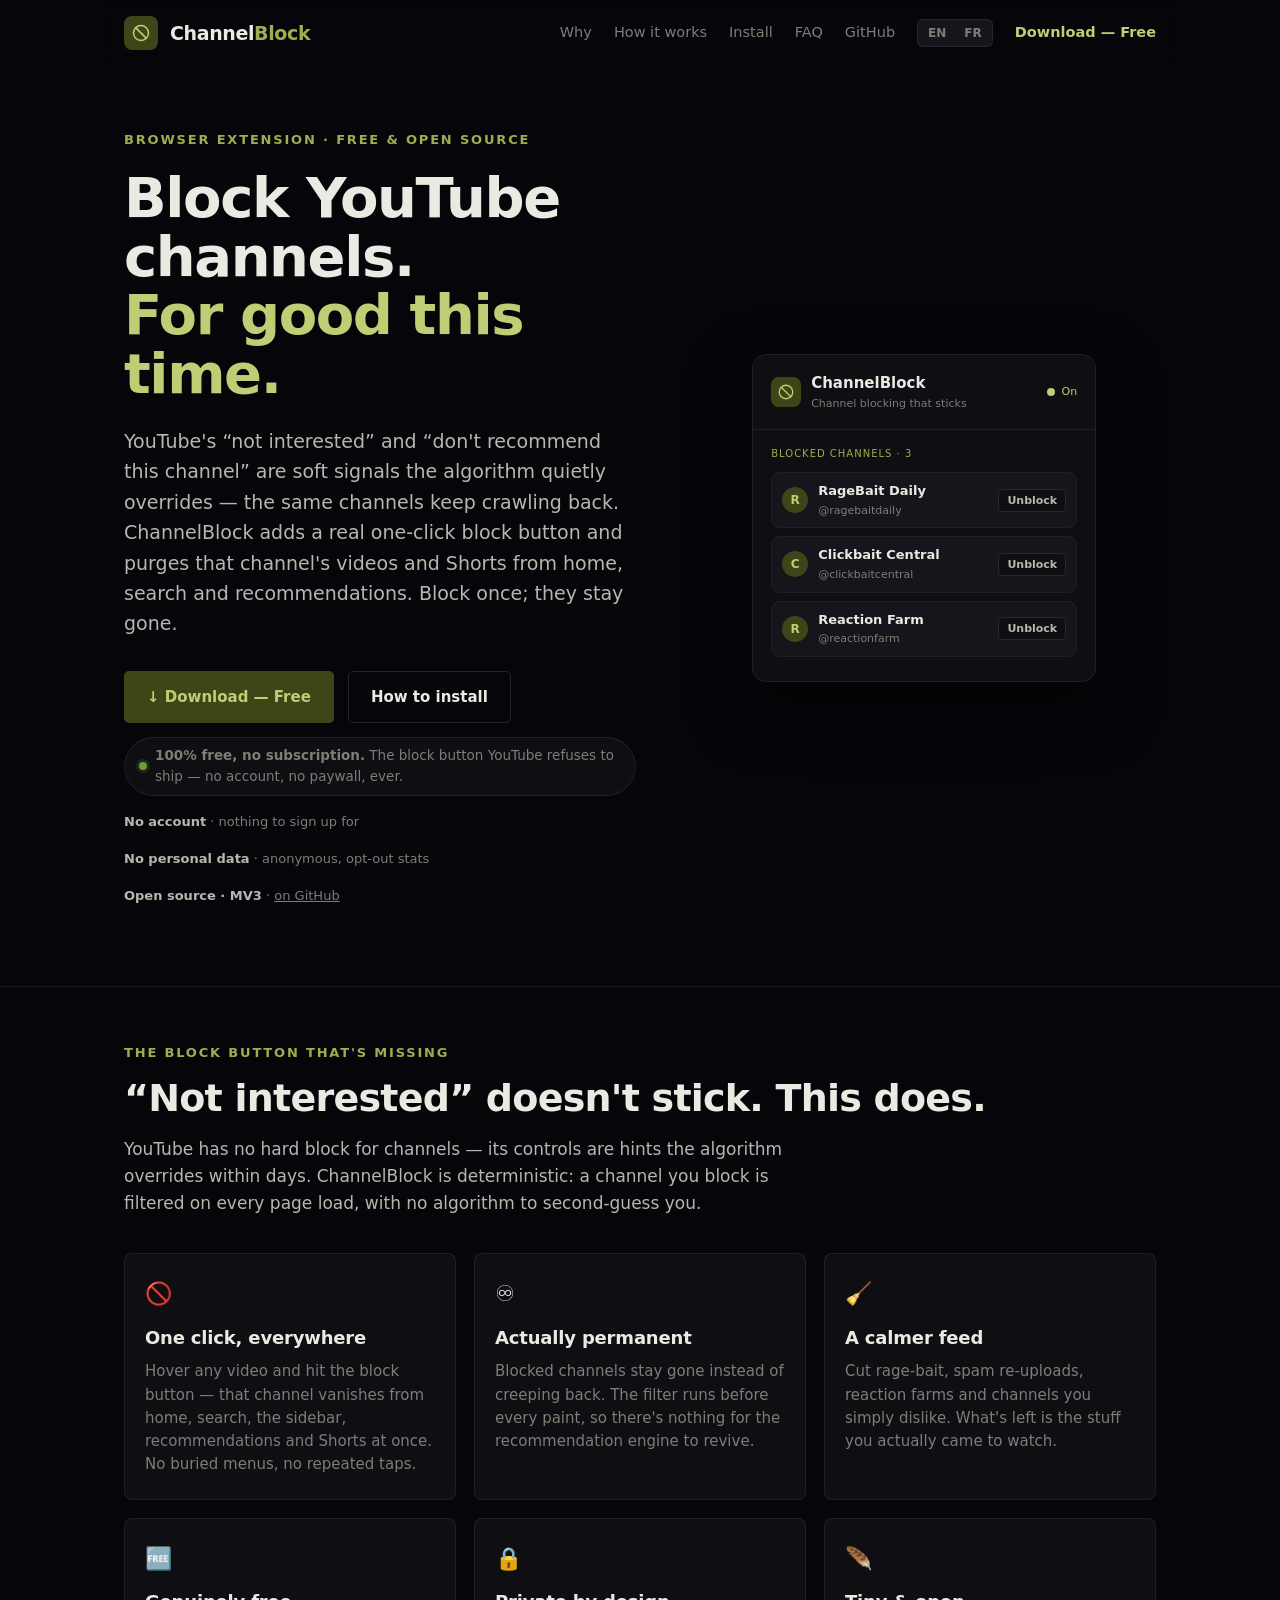
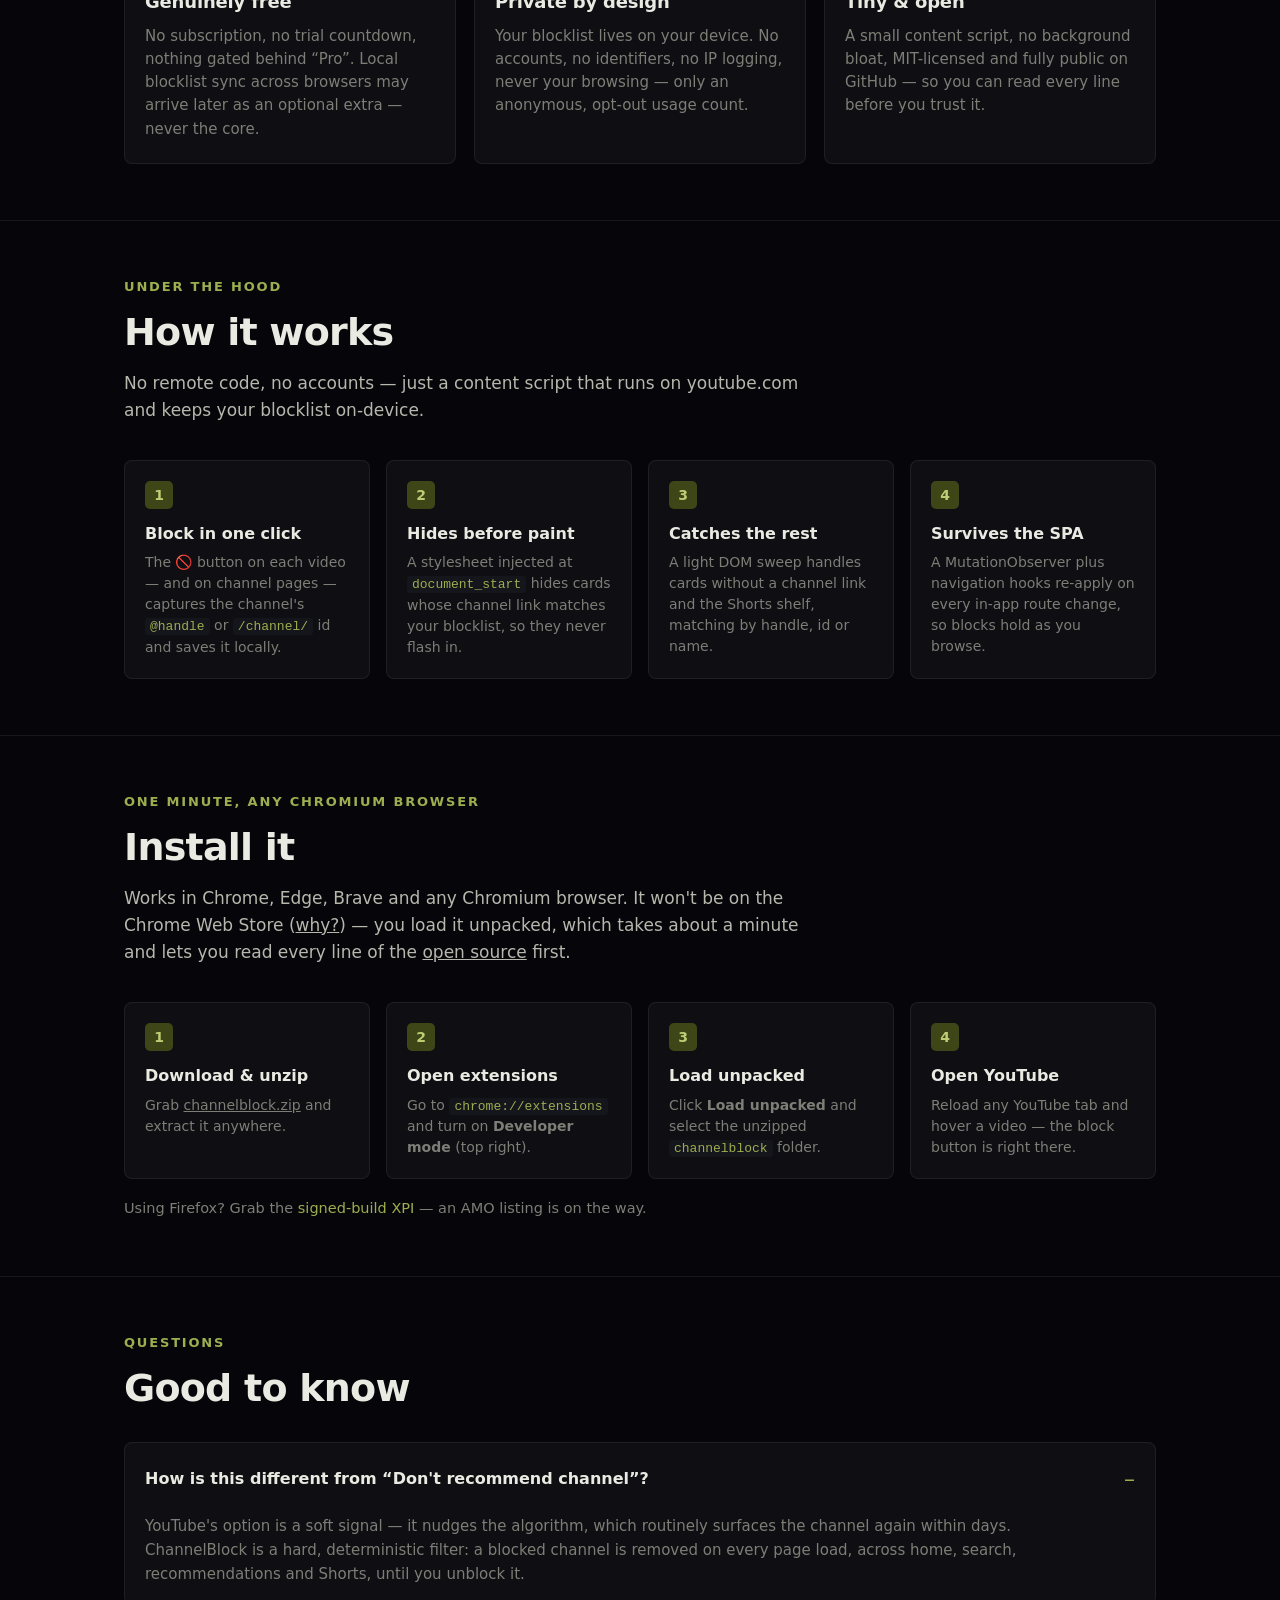
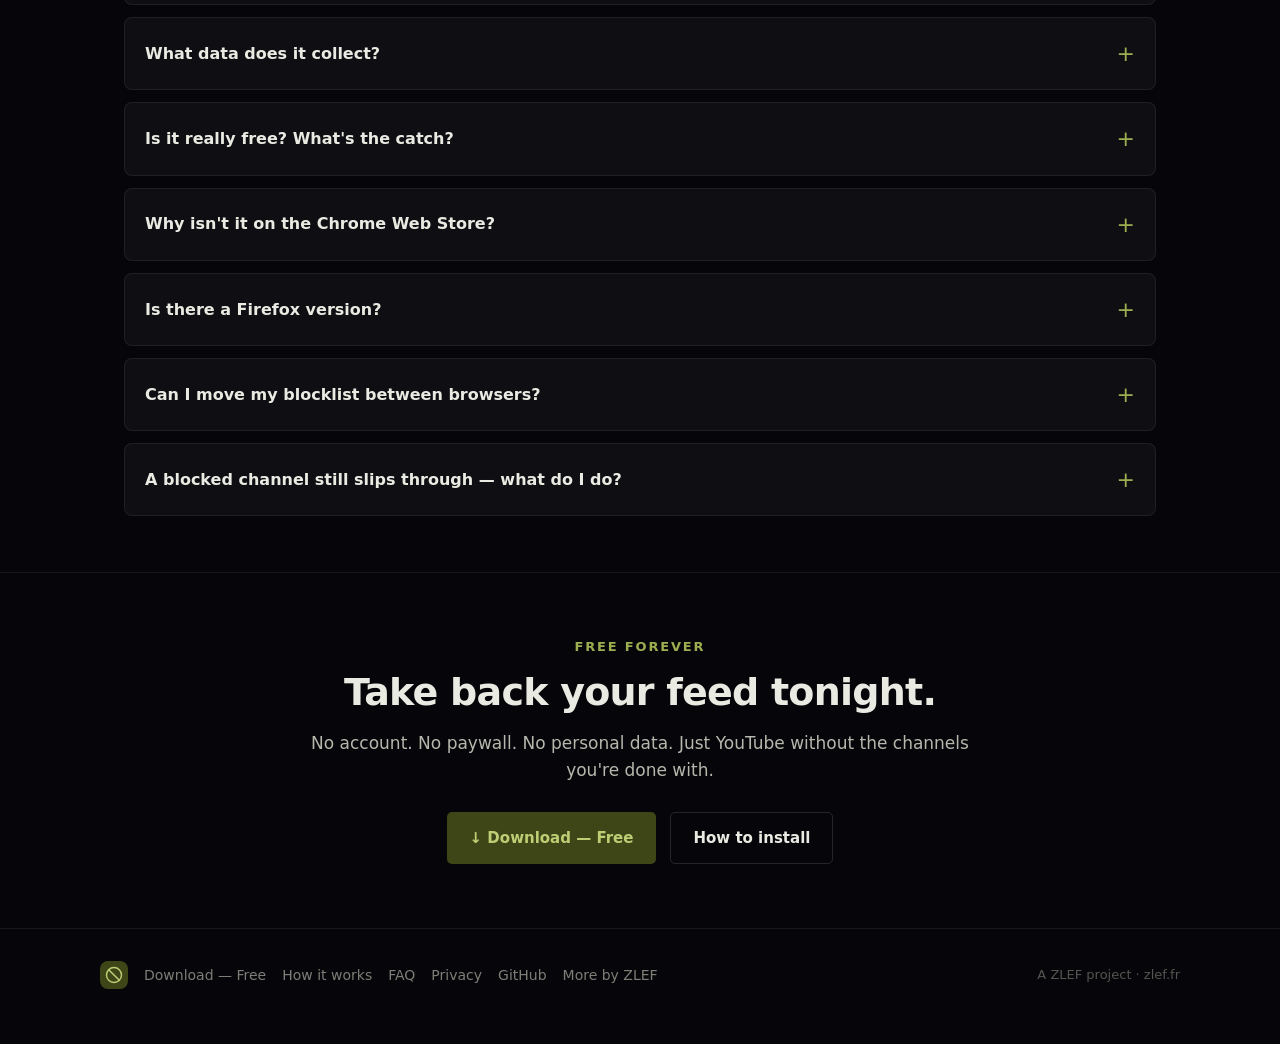
==== public/index.html @ 5fa7dd4a "ChannelBlock v1.0.0 — true one-click channel blocking for YouTube MV3 extension (Chrome + Firefox) t" ====
<!DOCTYPE html>
<html lang="en">
<head>
  <meta charset="utf-8">
  <!--zlef-seo-->
  <meta name="description" content="ChannelBlock adds a real one-click ‘block channel’ button to YouTube — and hides every video and Short from channels you block across home, search, recommendations and Shorts, permanently. The hard block YouTube won't ship. Free, open source, no account.">
  <meta name="robots" content="index, follow">
  <link rel="canonical" href="https://channelblock.zlef.fr/">
  <meta name="theme-color" content="#06060a">
  <meta name="color-scheme" content="dark">
  <link rel="icon" href="https://assets.zlef.fr/favicon.svg" type="image/svg+xml">
  <link rel="icon" href="https://assets.zlef.fr/favicon.ico" sizes="any">
  <link rel="apple-touch-icon" href="https://assets.zlef.fr/apple-touch-icon.png">
  <link rel="manifest" href="https://assets.zlef.fr/site.webmanifest">
  <meta property="og:type" content="website">
  <meta property="og:site_name" content="ZLEF">
  <meta property="og:title" content="ChannelBlock — Block YouTube channels for good">
  <meta property="og:description" content="The block button YouTube won't build: a real one-click ‘block channel’ that hides every video & Short from blocked channels everywhere, permanently. Free, open source, no account.">
  <meta property="og:url" content="https://channelblock.zlef.fr/">
  <meta property="og:image" content="https://assets.zlef.fr/og-default.png">
  <meta property="og:image:width" content="1200">
  <meta property="og:image:height" content="630">
  <meta property="og:locale" content="en">
  <meta name="twitter:card" content="summary_large_image">
  <meta name="twitter:title" content="ChannelBlock — Block YouTube channels for good">
  <meta name="twitter:description" content="A real one-click ‘block channel’ button for YouTube. Hides blocked channels everywhere, permanently. Free & open source.">
  <meta name="twitter:image" content="https://assets.zlef.fr/og-default.png">
  <!--/zlef-seo-->
  <title>ChannelBlock — Block YouTube channels for good</title>
  <link rel="stylesheet" href="https://da.zlef.fr/tokens.css">
  <style>
    * { box-sizing: border-box; margin: 0; padding: 0; }
    html { scroll-behavior: smooth; }
    body {
      background: var(--zl-bg, #06060a); color: var(--zl-text, #e9eae2);
      font-family: system-ui, -apple-system, "Segoe UI", Roboto, Helvetica, Arial, sans-serif;
      font-size: 17px; line-height: 1.6; -webkit-font-smoothing: antialiased; overflow-x: hidden;
    }
    #zl-particles { position: fixed; inset: 0; z-index: 0; pointer-events: none; }
    .shell { position: relative; z-index: 1; max-width: 1080px; margin: 0 auto; padding: 0 24px; }

    header.bar { position: sticky; top: 0; z-index: 5; display: flex; align-items: center; gap: 12px;
      padding: 16px 24px; max-width: 1080px; margin: 0 auto; backdrop-filter: blur(8px); }
    .logo { width: 34px; height: 34px; border-radius: 8px; background: var(--zl-olive, #3e4618);
      color: var(--zl-olive-bright, #bdce74); display: flex; align-items: center; justify-content: center; flex-shrink: 0; }
    .logo svg { width: 20px; height: 20px; }
    .wordmark { font-size: 19px; font-weight: 700; letter-spacing: -0.02em; }
    .wordmark span { color: var(--zl-olive-soft, #9dae50); }
    .bar nav { margin-left: auto; display: flex; gap: 22px; align-items: center; }
    .bar nav a { color: var(--zl-text-muted, #7d7e76); text-decoration: none; font-size: 14.5px; }
    .bar nav a:hover { color: var(--zl-olive-soft, #9dae50); }
    .bar nav a.cta { color: var(--zl-olive-bright, #bdce74); font-weight: 600; }
    .langsw { display: inline-flex; gap: 2px; background: var(--zl-surface-2, #15151c); border: 1px solid var(--zl-line, rgba(255,255,255,.07)); border-radius: 6px; padding: 2px; }
    .langsw button { background: none; border: 0; color: var(--zl-text-muted, #7d7e76); font: 600 12px system-ui; padding: 4px 8px; border-radius: 4px; cursor: pointer; }
    .langsw button.on { background: var(--zl-olive, #3e4618); color: var(--zl-olive-bright, #bdce74); }
    @media (max-width: 720px) { .bar nav a.hide-sm { display: none; } }

    .hero { display: grid; grid-template-columns: 1.05fr .95fr; gap: 56px; align-items: center; padding: 64px 0 80px; }
    @media (max-width: 860px) { .hero { grid-template-columns: 1fr; gap: 40px; padding: 40px 0 56px; } }
    .eyebrow { text-transform: uppercase; letter-spacing: 0.14em; font-size: 13px; font-weight: 550; color: var(--zl-olive-soft, #9dae50); margin-bottom: 18px; }
    h1 { font-size: clamp(36px, 6vw, 56px); line-height: 1.05; letter-spacing: -0.025em; font-weight: 700; }
    h1 em { font-style: normal; color: var(--zl-olive-bright, #bdce74); }
    .lede { color: var(--zl-text-soft, #b6b7ad); font-size: 19px; margin: 22px 0 32px; max-width: 30em; }
    .cta-row { display: flex; gap: 14px; flex-wrap: wrap; align-items: center; }
    .btn { display: inline-flex; align-items: center; gap: 9px; padding: 13px 22px; border-radius: 5px; font-size: 15px; font-weight: 600; text-decoration: none; cursor: pointer; border: 1px solid transparent; transition: background .15s ease, border-color .15s ease, color .15s ease; }
    .btn--primary { background: var(--zl-olive, #3e4618); color: var(--zl-olive-bright, #bdce74); }
    .btn--primary:hover { background: var(--zl-olive-mid, #59642a); }
    .btn--ghost { border-color: rgba(255,255,255,.13); color: var(--zl-text, #e9eae2); }
    .btn--ghost:hover { border-color: var(--zl-olive-soft, #9dae50); color: var(--zl-olive-soft, #9dae50); }
    .meta { margin-top: 16px; font-size: 13px; color: var(--zl-text-muted, #7d7e76); display: flex; gap: 16px; flex-wrap: wrap; }
    .meta b { color: var(--zl-text-soft, #b6b7ad); font-weight: 600; }
    .review-note { margin-top: 14px; font-size: 13.5px; color: var(--zl-text-muted, #7d7e76); display: inline-flex; align-items: center; gap: 8px; background: var(--zl-surface-1, #0e0e13); border: 1px solid rgba(255,255,255,.08); border-radius: 999px; padding: 7px 14px; }
    .review-note .pip { width: 8px; height: 8px; border-radius: 50%; background: var(--zl-success, #6f9a3a); box-shadow: 0 0 0 3px rgba(111,154,58,.18); flex-shrink: 0; }
    .review-note a { color: var(--zl-olive-soft, #9dae50); text-decoration: none; }

    /* popup mockup */
    .mock-wrap { display: flex; justify-content: center; }
    .mock { width: 344px; max-width: 100%; background: #0e0e13; color: #e9eae2; border: 1px solid #1f1f29; border-radius: 14px; overflow: hidden; box-shadow: 0 24px 60px rgba(0,0,0,.6); }
    .mock .m-head { display: flex; align-items: center; gap: 10px; padding: 16px 18px; border-bottom: 1px solid #1f1f29; }
    .m-logo { width: 30px; height: 30px; border-radius: 8px; background: #3e4618; color: #bdce74; display: flex; align-items: center; justify-content: center; }
    .m-logo svg { width: 18px; height: 18px; }
    .m-title { font-size: 15px; font-weight: 600; }
    .m-sub { font-size: 11px; color: #7d7e76; }
    .m-status { margin-left: auto; display: flex; align-items: center; gap: 7px; font-size: 11px; color: #bdce74; }
    .m-dot { width: 8px; height: 8px; border-radius: 50%; background: #bdce74; display: inline-block; }
    .mock .m-body { padding: 14px 18px 16px; }
    .m-seclbl { font-size: 10px; text-transform: uppercase; letter-spacing: .1em; color: #9dae50; margin: 2px 0 10px; }
    .m-row { display: flex; align-items: center; gap: 10px; background: #15151c; border: 1px solid #1f1f29; border-radius: 9px; padding: 8px 10px; margin-bottom: 8px; }
    .m-av { width: 26px; height: 26px; border-radius: 50%; background: #3e4618; color: #bdce74; display: flex; align-items: center; justify-content: center; font: 700 12px system-ui; flex-shrink: 0; }
    .m-meta { min-width: 0; }
    .m-nm { font-size: 13px; font-weight: 600; }
    .m-hd { font-size: 11px; color: #7d7e76; }
    .m-un { margin-left: auto; background: #0e0e13; border: 1px solid #2a2a35; color: #b6b7ad; font: 600 11px system-ui; padding: 4px 8px; border-radius: 5px; flex-shrink: 0; }

    section.block { padding: 56px 0; border-top: 1px solid rgba(255,255,255,.07); }
    .s-eyebrow { text-transform: uppercase; letter-spacing: 0.14em; font-size: 13px; font-weight: 550; color: var(--zl-olive-soft, #9dae50); margin-bottom: 14px; }
    h2 { font-size: clamp(28px, 4vw, 38px); letter-spacing: -0.02em; line-height: 1.1; font-weight: 700; }
    .s-lede { color: var(--zl-text-soft, #b6b7ad); margin-top: 16px; max-width: 40em; }

    .cards { display: grid; grid-template-columns: repeat(3, 1fr); gap: 18px; margin-top: 36px; }
    @media (max-width: 760px) { .cards { grid-template-columns: 1fr; } }
    .card { background: var(--zl-surface-1, #0e0e13); border: 1px solid rgba(255,255,255,.07); border-radius: 8px; padding: 22px 20px; }
    .card .ic { font-size: 22px; margin-bottom: 12px; }
    .card h3 { font-size: 18px; font-weight: 600; letter-spacing: -0.01em; margin-bottom: 8px; }
    .card p { font-size: 15px; color: var(--zl-text-muted, #7d7e76); line-height: 1.55; }

    .steps { display: grid; grid-template-columns: repeat(4, 1fr); gap: 16px; margin-top: 36px; }
    @media (max-width: 760px) { .steps { grid-template-columns: 1fr 1fr; } }
    @media (max-width: 460px) { .steps { grid-template-columns: 1fr; } }
    .step { background: var(--zl-surface-1, #0e0e13); border: 1px solid rgba(255,255,255,.07); border-radius: 8px; padding: 20px; }
    .step .n { width: 28px; height: 28px; border-radius: 5px; background: var(--zl-olive, #3e4618); color: var(--zl-olive-bright, #bdce74); font-weight: 700; font-size: 14px; display: flex; align-items: center; justify-content: center; margin-bottom: 12px; }
    .step h3 { font-size: 16px; font-weight: 600; margin-bottom: 6px; }
    .step p { font-size: 14px; color: var(--zl-text-muted, #7d7e76); line-height: 1.5; }
    .step code { font-family: ui-monospace, "SF Mono", Menlo, Consolas, monospace; font-size: 13px; color: var(--zl-olive-soft, #9dae50); background: var(--zl-surface-2, #15151c); padding: 1px 5px; border-radius: 3px; }
    .ff-note { margin-top: 18px; font-size: 14.5px; color: var(--zl-text-muted, #7d7e76); }
    .ff-note a { color: var(--zl-olive-soft, #9dae50); text-decoration: none; }

    .faq { margin-top: 32px; display: grid; gap: 12px; }
    details { background: var(--zl-surface-1, #0e0e13); border: 1px solid rgba(255,255,255,.07); border-radius: 8px; padding: 0 20px; }
    summary { cursor: pointer; padding: 18px 0; font-weight: 600; font-size: 16px; list-style: none; display: flex; justify-content: space-between; align-items: center; gap: 16px; }
    summary::-webkit-details-marker { display: none; }
    summary::after { content: "+"; color: var(--zl-olive-soft, #9dae50); font-size: 22px; font-weight: 400; }
    details[open] summary::after { content: "–"; }
    details p { padding: 0 0 18px; color: var(--zl-text-muted, #7d7e76); font-size: 15px; max-width: 60em; }
    details p code { font-family: ui-monospace, Menlo, monospace; font-size: 13px; color: var(--zl-olive-soft, #9dae50); }

    .statband { display: flex; justify-content: center; gap: 28px; flex-wrap: wrap; margin-top: 26px; }
    .stat { flex: 1 1 240px; max-width: 340px; text-align: center; background: var(--zl-surface-1, #0e0e13); border: 1px solid rgba(255,255,255,.07); border-radius: 12px; padding: 28px 24px; }
    .stat .num { font-size: clamp(38px, 6vw, 56px); font-weight: 800; letter-spacing: -0.03em; line-height: 1; color: var(--zl-olive-bright, #bdce74); font-variant-numeric: tabular-nums; }
    .stat .lbl { margin-top: 12px; font-size: 14.5px; color: var(--zl-text-soft, #b6b7ad); }
    .statnote { text-align: center; margin-top: 18px; font-size: 13.5px; color: var(--zl-text-muted, #7d7e76); }
    .statnote a { color: var(--zl-olive-soft, #9dae50); text-decoration: none; }

    .dl { text-align: center; padding: 64px 24px; border-top: 1px solid rgba(255,255,255,.07); }
    .dl h2 { margin-bottom: 16px; }
    .dl .s-lede { margin: 0 auto 28px; }

    footer.zf { border-top: 1px solid rgba(255,255,255,.07); padding: 32px 24px 56px; }
    footer.zf .inner { max-width: 1080px; margin: 0 auto; display: flex; align-items: center; gap: 16px; flex-wrap: wrap; }
    footer.zf a { color: var(--zl-text-muted, #7d7e76); text-decoration: none; font-size: 14px; }
    footer.zf a:hover { color: var(--zl-olive-soft, #9dae50); }
    footer.zf .sp { margin-left: auto; color: var(--zl-text-faint, #54554f); font-size: 13px; }
  </style>
</head>
<body class="zl-scope">
  <canvas id="zl-particles"></canvas>

  <header class="bar">
    <div class="logo">
      <svg viewBox="0 0 24 24" fill="none"><circle cx="12" cy="12" r="9" stroke="currentColor" stroke-width="1.8"/><line x1="5.6" y1="5.6" x2="18.4" y2="18.4" stroke="currentColor" stroke-width="1.9" stroke-linecap="round"/></svg>
    </div>
    <div class="wordmark">Channel<span>Block</span></div>
    <nav>
      <a href="#why" class="hide-sm" data-i18n="nav_why">Why</a>
      <a href="#how" class="hide-sm" data-i18n="nav_how">How it works</a>
      <a href="#install" class="hide-sm" data-i18n="nav_install">Install</a>
      <a href="#faq" class="hide-sm" data-i18n="nav_faq">FAQ</a>
      <a href="https://github.com/zlef-fr/channelblock" target="_blank" rel="noopener" class="hide-sm">GitHub</a>
      <span class="langsw"><button data-lang="en">EN</button><button data-lang="fr">FR</button></span>
      <a href="/channelblock.zip?v=1.0.0" class="cta" download data-i18n="nav_dl">Download — Free</a>
    </nav>
  </header>

  <div class="shell">
    <section class="hero">
      <div>
        <div class="eyebrow" data-i18n="hero_eyebrow">Browser extension · Free &amp; open source</div>
        <h1 data-i18n-html="hero_h1">Block YouTube channels.<br><em>For good this time.</em></h1>
        <p class="lede" data-i18n="hero_lede">YouTube's “not interested” and “don't recommend this channel” are soft signals the algorithm quietly overrides — the same channels keep crawling back. ChannelBlock adds a real one-click block button and purges that channel's videos and Shorts from home, search and recommendations. Block once; they stay gone.</p>
        <div class="cta-row">
          <a class="btn btn--primary" href="/channelblock.zip?v=1.0.0" download><span data-i18n="hero_dl">↓ Download — Free</span></a>
          <a class="btn btn--ghost" href="#install" data-i18n="hero_how">How to install</a>
        </div>
        <div class="review-note">
          <span class="pip"></span>
          <span data-i18n-html="hero_trust"><b>100% free, no subscription.</b> The block button YouTube refuses to ship — no account, no paywall, ever.</span>
        </div>
        <div class="meta">
          <span data-i18n-html="hero_m1"><b>No account</b> · nothing to sign up for</span>
          <span data-i18n-html="hero_m2"><b>No personal data</b> · anonymous, opt-out stats</span>
          <span data-i18n-html="hero_m3"><b>Open source · MV3</b> · <a href="https://github.com/zlef-fr/channelblock" target="_blank" rel="noopener" style="color:var(--zl-olive-soft)">on GitHub</a></span>
        </div>
      </div>

      <div class="mock-wrap">
        <div class="mock">
          <div class="m-head">
            <div class="m-logo"><svg viewBox="0 0 24 24" fill="none"><circle cx="12" cy="12" r="9" stroke="currentColor" stroke-width="1.7"/><line x1="5.6" y1="5.6" x2="18.4" y2="18.4" stroke="currentColor" stroke-width="1.8" stroke-linecap="round"/></svg></div>
            <div>
              <div class="m-title">ChannelBlock</div>
              <div class="m-sub" data-i18n="p_tagline">Channel blocking that sticks</div>
            </div>
            <div class="m-status"><span class="m-dot"></span><span data-i18n="on">On</span></div>
          </div>
          <div class="m-body">
            <div class="m-seclbl" data-i18n="mock_sec">Blocked channels · 3</div>
            <div class="m-row"><span class="m-av">R</span><span class="m-meta"><div class="m-nm">RageBait Daily</div><div class="m-hd">@ragebaitdaily</div></span><span class="m-un" data-i18n="unblock">Unblock</span></div>
            <div class="m-row"><span class="m-av">C</span><span class="m-meta"><div class="m-nm">Clickbait Central</div><div class="m-hd">@clickbaitcentral</div></span><span class="m-un" data-i18n="unblock">Unblock</span></div>
            <div class="m-row"><span class="m-av">R</span><span class="m-meta"><div class="m-nm">Reaction Farm</div><div class="m-hd">@reactionfarm</div></span><span class="m-un" data-i18n="unblock">Unblock</span></div>
          </div>
        </div>
      </div>
    </section>
  </div>

  <!-- LIVE STATS -->
  <section class="block" id="stats">
    <div class="shell">
      <div class="s-eyebrow" style="text-align:center" data-i18n="stats_eyebrow">Live · anonymous &amp; aggregate</div>
      <div class="statband" id="statband" hidden>
        <div class="stat"><div class="num" id="stat-channels">—</div><div class="lbl" data-i18n="stats_channels">Channels blocked</div></div>
        <div class="stat"><div class="num" id="stat-hidden">—</div><div class="lbl" data-i18n="stats_hidden">Videos hidden from feeds</div></div>
      </div>
      <p class="statnote" id="statnote" data-i18n="stats_counting">Counting…</p>
    </div>
  </section>

  <!-- WHY -->
  <section class="block" id="why">
    <div class="shell">
      <div class="s-eyebrow" data-i18n="why_eyebrow">The block button that's missing</div>
      <h2 data-i18n="why_h2">“Not interested” doesn't stick. This does.</h2>
      <p class="s-lede" data-i18n="why_lede">YouTube has no hard block for channels — its controls are hints the algorithm overrides within days. ChannelBlock is deterministic: a channel you block is filtered on every page load, with no algorithm to second-guess you.</p>
      <div class="cards">
        <div class="card"><div class="ic">🚫</div><h3 data-i18n="why_c1_h">One click, everywhere</h3><p data-i18n="why_c1_p">Hover any video and hit the block button — that channel vanishes from home, search, the sidebar, recommendations and Shorts at once. No buried menus, no repeated taps.</p></div>
        <div class="card"><div class="ic">♾️</div><h3 data-i18n="why_c2_h">Actually permanent</h3><p data-i18n="why_c2_p">Blocked channels stay gone instead of creeping back. The filter runs before every paint, so there's nothing for the recommendation engine to revive.</p></div>
        <div class="card"><div class="ic">🧹</div><h3 data-i18n="why_c3_h">A calmer feed</h3><p data-i18n="why_c3_p">Cut rage-bait, spam re-uploads, reaction farms and channels you simply dislike. What's left is the stuff you actually came to watch.</p></div>
        <div class="card"><div class="ic">🆓</div><h3 data-i18n="why_c4_h">Genuinely free</h3><p data-i18n="why_c4_p">No subscription, no trial countdown, nothing gated behind “Pro”. Local blocklist sync across browsers may arrive later as an optional extra — never the core.</p></div>
        <div class="card"><div class="ic">🔒</div><h3 data-i18n="why_c5_h">Private by design</h3><p data-i18n="why_c5_p">Your blocklist lives on your device. No accounts, no identifiers, no IP logging, never your browsing — only an anonymous, opt-out usage count.</p></div>
        <div class="card"><div class="ic">🪶</div><h3 data-i18n="why_c6_h">Tiny &amp; open</h3><p data-i18n="why_c6_p">A small content script, no background bloat, MIT-licensed and fully public on GitHub — so you can read every line before you trust it.</p></div>
      </div>
    </div>
  </section>

  <!-- HOW -->
  <section class="block" id="how">
    <div class="shell">
      <div class="s-eyebrow" data-i18n="how_eyebrow">Under the hood</div>
      <h2 data-i18n="how_h2">How it works</h2>
      <p class="s-lede" data-i18n="how_lede">No remote code, no accounts — just a content script that runs on youtube.com and keeps your blocklist on-device.</p>
      <div class="steps">
        <div class="step"><div class="n">1</div><h3 data-i18n="how_1_h">Block in one click</h3><p data-i18n-html="how_1_p">The 🚫 button on each video — and on channel pages — captures the channel's <code>@handle</code> or <code>/channel/</code> id and saves it locally.</p></div>
        <div class="step"><div class="n">2</div><h3 data-i18n="how_2_h">Hides before paint</h3><p data-i18n-html="how_2_p">A stylesheet injected at <code>document_start</code> hides cards whose channel link matches your blocklist, so they never flash in.</p></div>
        <div class="step"><div class="n">3</div><h3 data-i18n="how_3_h">Catches the rest</h3><p data-i18n="how_3_p">A light DOM sweep handles cards without a channel link and the Shorts shelf, matching by handle, id or name.</p></div>
        <div class="step"><div class="n">4</div><h3 data-i18n="how_4_h">Survives the SPA</h3><p data-i18n="how_4_p">A MutationObserver plus navigation hooks re-apply on every in-app route change, so blocks hold as you browse.</p></div>
      </div>
    </div>
  </section>

  <!-- INSTALL -->
  <section class="block" id="install">
    <div class="shell">
      <div class="s-eyebrow" data-i18n="install_eyebrow">One minute, any Chromium browser</div>
      <h2 data-i18n="install_h2">Install it</h2>
      <p class="s-lede" data-i18n-html="install_lede">Works in Chrome, Edge, Brave and any Chromium browser. It won't be on the Chrome Web Store (<a href="#faq" style="color:var(--zl-olive-soft)">why?</a>) — you load it unpacked, which takes about a minute and lets you read every line of the <a href="https://github.com/zlef-fr/channelblock" target="_blank" rel="noopener" style="color:var(--zl-olive-soft)">open source</a> first.</p>
      <div class="steps">
        <div class="step"><div class="n">1</div><h3 data-i18n="install_1_h">Download &amp; unzip</h3><p data-i18n-html="install_1_p">Grab <a href="/channelblock.zip?v=1.0.0" download style="color:var(--zl-olive-soft)">channelblock.zip</a> and extract it anywhere.</p></div>
        <div class="step"><div class="n">2</div><h3 data-i18n="install_2_h">Open extensions</h3><p data-i18n-html="install_2_p">Go to <code>chrome://extensions</code> and turn on <b>Developer mode</b> (top right).</p></div>
        <div class="step"><div class="n">3</div><h3 data-i18n="install_3_h">Load unpacked</h3><p data-i18n-html="install_3_p">Click <b>Load unpacked</b> and select the unzipped <code>channelblock</code> folder.</p></div>
        <div class="step"><div class="n">4</div><h3 data-i18n="install_4_h">Open YouTube</h3><p data-i18n="install_4_p">Reload any YouTube tab and hover a video — the block button is right there.</p></div>
      </div>
      <p class="ff-note" data-i18n-html="install_ff">Using Firefox? Grab the <a href="/channelblock-firefox.xpi?v=1.0.0" download>signed-build XPI</a> — an AMO listing is on the way.</p>
    </div>
  </section>

  <!-- FAQ -->
  <section class="block" id="faq">
    <div class="shell">
      <div class="s-eyebrow" data-i18n="faq_eyebrow">Questions</div>
      <h2 data-i18n="faq_h2">Good to know</h2>
      <div class="faq">
        <details open><summary data-i18n="faq_1_q">How is this different from “Don't recommend channel”?</summary><p data-i18n="faq_1_a">YouTube's option is a soft signal — it nudges the algorithm, which routinely surfaces the channel again within days. ChannelBlock is a hard, deterministic filter: a blocked channel is removed on every page load, across home, search, recommendations and Shorts, until you unblock it.</p></details>
        <details><summary data-i18n="faq_2_q">What data does it collect?</summary><p data-i18n-html="faq_2_a">Your blocklist stays on your device. The only thing it ever sends is an <b>anonymous, aggregate, opt-out</b> snapshot about once per browsing session: the version, which toggles are on, and two counters (channels blocked, videos hidden). <b>No account, no identifier, no IP stored, no URLs, never your browsing.</b> Turn off “Share anonymous stats” and nothing is sent. Every number we hold is public at <a href="https://channelblock.zlef.fr/api/stats" target="_blank" rel="noopener" style="color:var(--zl-olive-soft)">/api/stats</a>.</p></details>
        <details><summary data-i18n="faq_3_q">Is it really free? What's the catch?</summary><p data-i18n="faq_3_a">It's free, no catch and no subscription. Cross-device blocklist sync may arrive later as an optional paid extra, but the core blocking is never gated.</p></details>
        <details><summary data-i18n="faq_4_q">Why isn't it on the Chrome Web Store?</summary><p data-i18n-html="faq_4_a">An extension that hides channels cuts against YouTube's own product, so we don't expect a smooth review. ChannelBlock ships as an unpacked install from the <a href="/channelblock.zip?v=1.0.0" download style="color:var(--zl-olive-soft)">zip</a> (which also lets you read every line first). It's tiny, MIT-licensed and the full source is on <a href="https://github.com/zlef-fr/channelblock" target="_blank" rel="noopener" style="color:var(--zl-olive-soft)">GitHub</a>.</p></details>
        <details><summary data-i18n="faq_5_q">Is there a Firefox version?</summary><p data-i18n-html="faq_5_a">Yes — grab the <a href="/channelblock-firefox.xpi?v=1.0.0" download style="color:var(--zl-olive-soft)">XPI</a>. Since Mozilla's policies are friendlier to this kind of tool, it may also land on <b>addons.mozilla.org</b> as a one-click install.</p></details>
        <details><summary data-i18n="faq_6_q">Can I move my blocklist between browsers?</summary><p data-i18n="faq_6_a">Yes. Use Export in the popup to save your blocklist as a JSON file, then Import it in another browser or profile. You can also paste a channel URL or @handle to block without visiting it.</p></details>
        <details><summary data-i18n="faq_7_q">A blocked channel still slips through — what do I do?</summary><p data-i18n="faq_7_a">YouTube changes its markup often. ChannelBlock matches channels by their handle and id rather than fragile labels, and a watchdog re-applies after navigation. If something new appears, reload the tab from the popup; updates ship to keep coverage complete.</p></details>
      </div>
    </div>
  </section>

  <!-- DOWNLOAD -->
  <section class="dl" id="get">
    <div class="s-eyebrow" style="margin-bottom:14px" data-i18n="dl_eyebrow">Free forever</div>
    <h2 data-i18n="dl_h2">Take back your feed tonight.</h2>
    <p class="s-lede" data-i18n="dl_lede">No account. No paywall. No personal data. Just YouTube without the channels you're done with.</p>
    <div class="cta-row" style="justify-content:center">
      <a class="btn btn--primary" href="/channelblock.zip?v=1.0.0" download><span data-i18n="hero_dl">↓ Download — Free</span></a>
      <a class="btn btn--ghost" href="#install" data-i18n="hero_how">How to install</a>
    </div>
  </section>

  <footer class="zf">
    <div class="inner">
      <div class="logo" style="width:28px;height:28px"><svg viewBox="0 0 24 24" fill="none"><circle cx="12" cy="12" r="9" stroke="currentColor" stroke-width="1.7"/><line x1="5.6" y1="5.6" x2="18.4" y2="18.4" stroke="currentColor" stroke-width="1.8" stroke-linecap="round"/></svg></div>
      <a href="/channelblock.zip?v=1.0.0" download data-i18n="nav_dl">Download — Free</a>
      <a href="#how" data-i18n="nav_how">How it works</a>
      <a href="#faq" data-i18n="nav_faq">FAQ</a>
      <a href="/privacy" data-i18n="foot_privacy">Privacy</a>
      <a href="https://github.com/zlef-fr/channelblock" target="_blank" rel="noopener">GitHub</a>
      <a href="https://projects.zlef.fr" data-i18n="foot_more">More by ZLEF</a>
      <span class="sp">A ZLEF project · zlef.fr</span>
    </div>
  </footer>

  <script src="/i18n-site.js"></script>
  <script>
    /* Live, anonymous aggregate counters from /api/stats — count up on load. */
    (function () {
      var band = document.getElementById('statband'), note = document.getElementById('statnote');
      var fmt = function (n) { return n.toLocaleString(document.documentElement.lang === 'fr' ? 'fr-FR' : 'en-US'); };
      function animate(el, to) {
        var t0 = performance.now(), dur = 1100;
        (function step(now) {
          var p = Math.min(1, (now - t0) / dur), e = 1 - Math.pow(1 - p, 3);
          el.textContent = fmt(Math.round(to * e));
          if (p < 1) requestAnimationFrame(step);
        })(t0);
      }
      fetch('https://channelblock.zlef.fr/api/stats', { cache: 'no-store' })
        .then(function (r) { return r.json(); })
        .then(function (d) {
          var t = (d && d.totals) || {};
          var c = Math.max(0, t.channels | 0), h = Math.max(0, t.hidden | 0);
          band.hidden = false;
          animate(document.getElementById('stat-channels'), c);
          animate(document.getElementById('stat-hidden'), h);
          note.innerHTML = (window.CB_T ? window.CB_T(c + h === 0 ? 'stats_fresh' : 'stats_live') : '') +
            ' <a href="https://channelblock.zlef.fr/api/stats" target="_blank" rel="noopener">' + (window.CB_T ? window.CB_T('stats_raw') : 'See the raw numbers ↗') + '</a>';
        })
        .catch(function () { var s = document.getElementById('stats'); if (s) s.style.display = 'none'; });
    })();
  </script>
  <script src="https://assets.zlef.fr/particles.js" defer></script>
  <script defer src="https://assets.zlef.fr/track.js"></script>
</body>
</html>
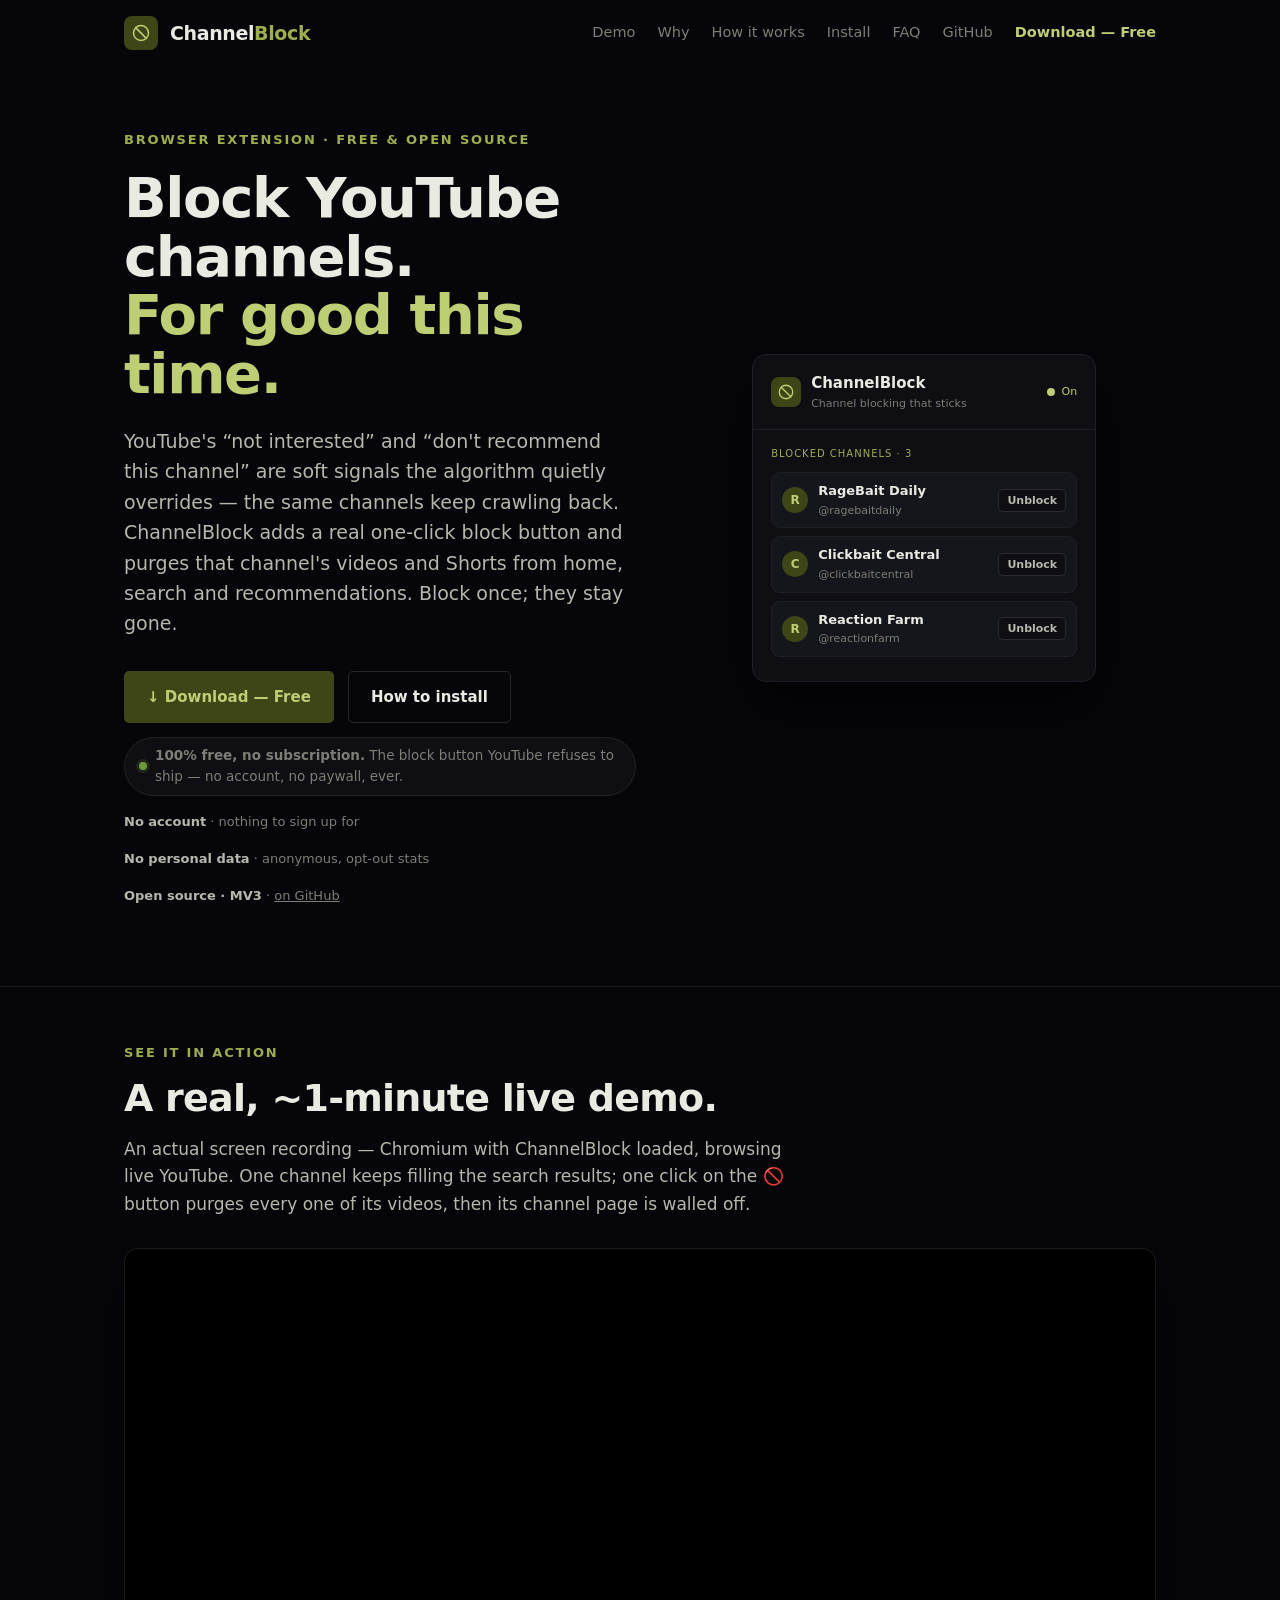
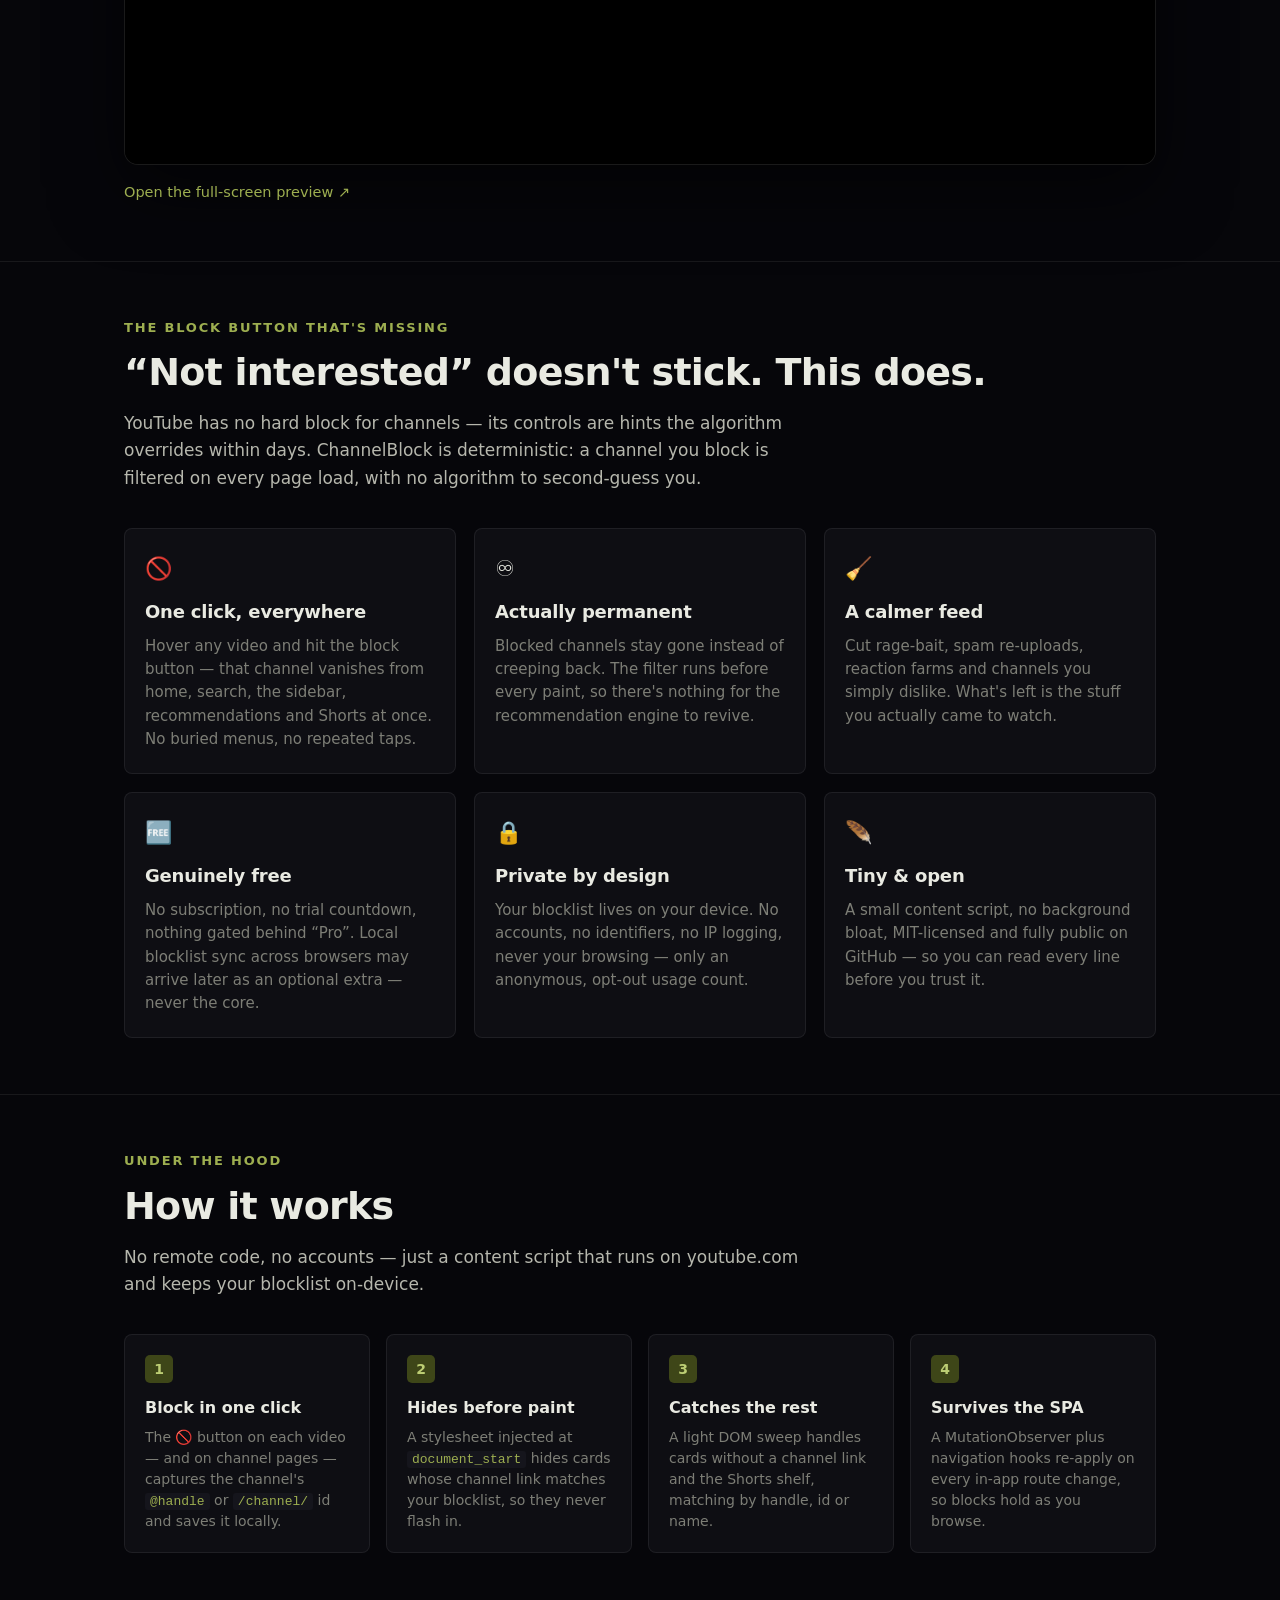
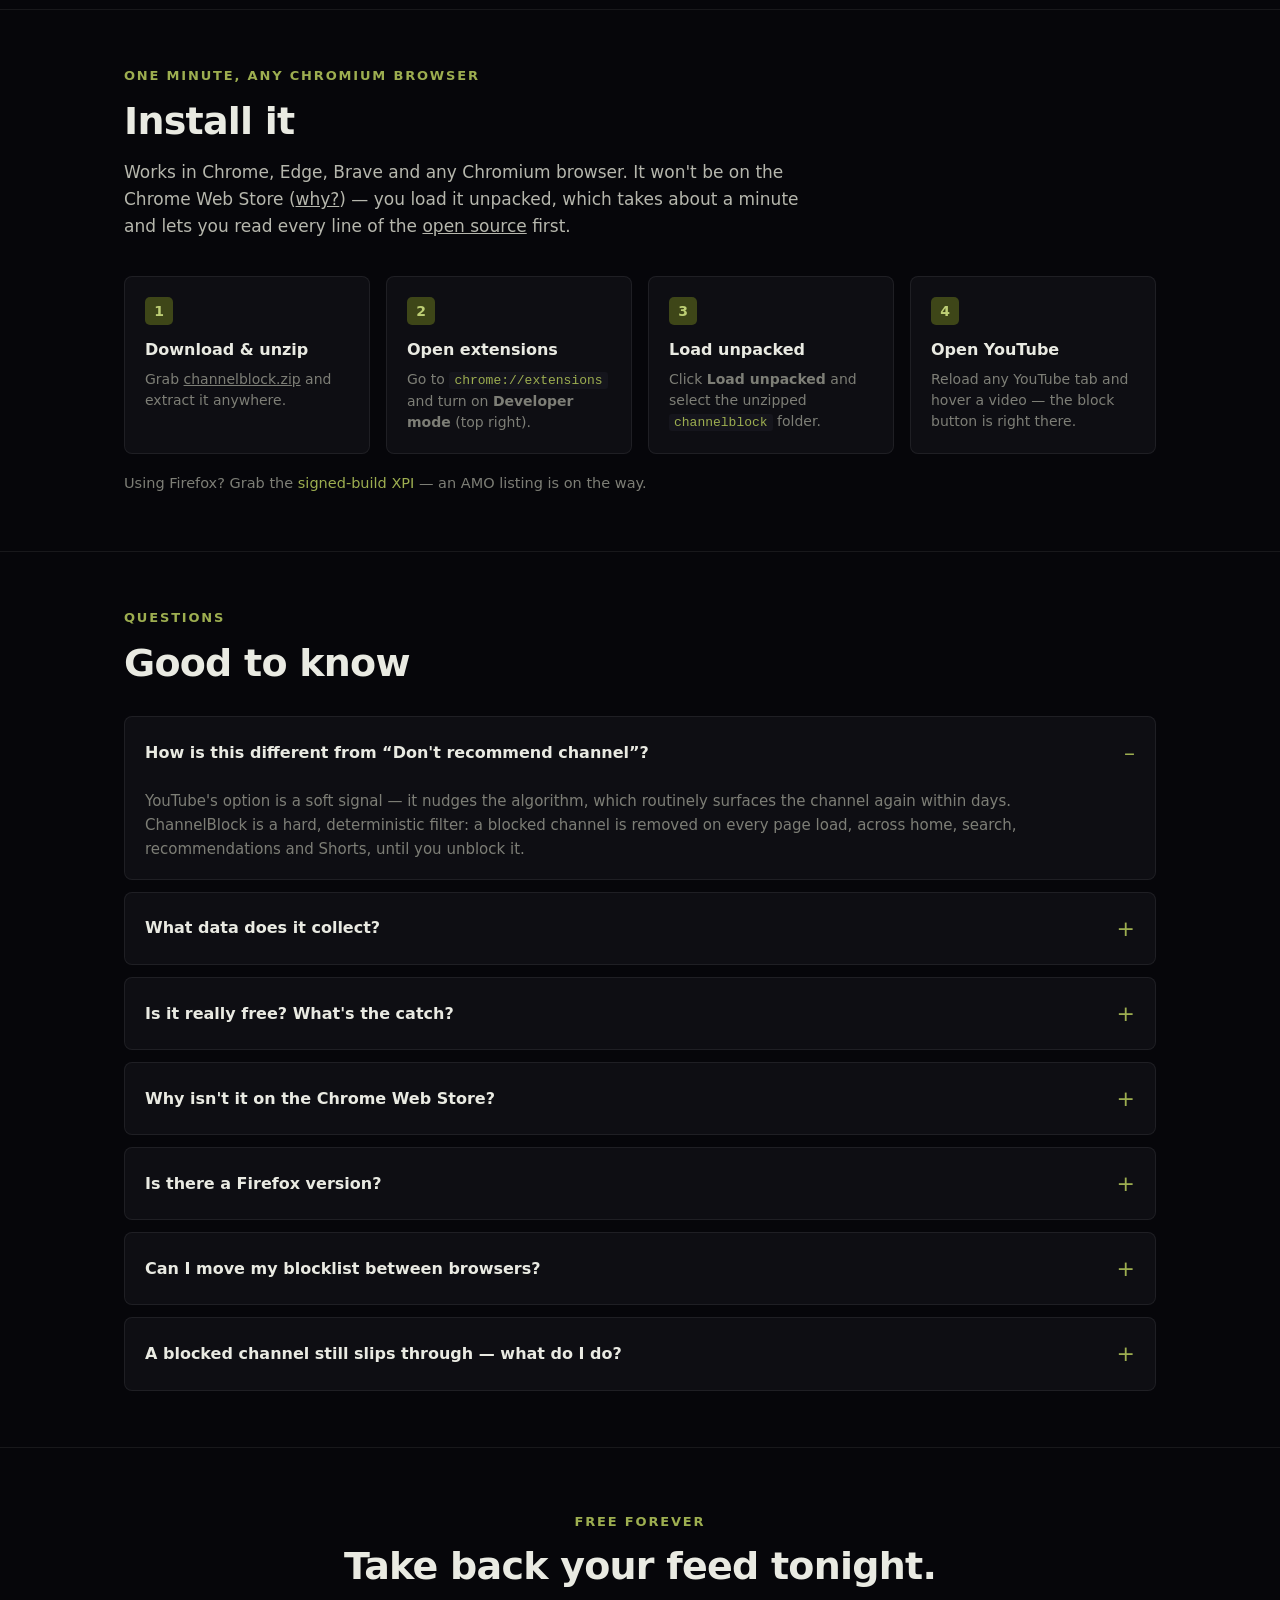
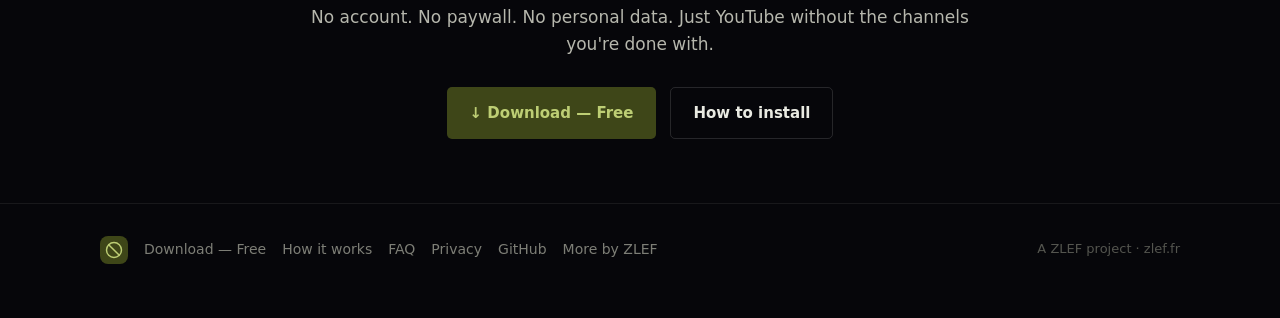
==== commit 25089430: "Add live demo video; obey da.zlef.fr i18n convention (no selector) - store/record.js: ffmpeg x11grab" ====
--- a/public/index.html
+++ b/public/index.html
@@ -50,9 +50,6 @@
     .bar nav a { color: var(--zl-text-muted, #7d7e76); text-decoration: none; font-size: 14.5px; }
     .bar nav a:hover { color: var(--zl-olive-soft, #9dae50); }
     .bar nav a.cta { color: var(--zl-olive-bright, #bdce74); font-weight: 600; }
-    .langsw { display: inline-flex; gap: 2px; background: var(--zl-surface-2, #15151c); border: 1px solid var(--zl-line, rgba(255,255,255,.07)); border-radius: 6px; padding: 2px; }
-    .langsw button { background: none; border: 0; color: var(--zl-text-muted, #7d7e76); font: 600 12px system-ui; padding: 4px 8px; border-radius: 4px; cursor: pointer; }
-    .langsw button.on { background: var(--zl-olive, #3e4618); color: var(--zl-olive-bright, #bdce74); }
     @media (max-width: 720px) { .bar nav a.hide-sm { display: none; } }
 
     .hero { display: grid; grid-template-columns: 1.05fr .95fr; gap: 56px; align-items: center; padding: 64px 0 80px; }
@@ -131,6 +128,13 @@
     .statnote { text-align: center; margin-top: 18px; font-size: 13.5px; color: var(--zl-text-muted, #7d7e76); }
     .statnote a { color: var(--zl-olive-soft, #9dae50); text-decoration: none; }
 
+    .demo-player { margin-top: 30px; border: 1px solid rgba(255,255,255,.1); border-radius: 14px;
+      overflow: hidden; box-shadow: 0 26px 70px rgba(0,0,0,.55); background: #000; }
+    .demo-player video { display: block; width: 100%; height: auto; }
+    .demo-link { margin-top: 16px; font-size: 14.5px; }
+    .demo-link a { color: var(--zl-olive-soft, #9dae50); text-decoration: none; }
+    .demo-link a:hover { color: var(--zl-olive-bright, #bdce74); text-decoration: underline; }
+
     .dl { text-align: center; padding: 64px 24px; border-top: 1px solid rgba(255,255,255,.07); }
     .dl h2 { margin-bottom: 16px; }
     .dl .s-lede { margin: 0 auto 28px; }
@@ -151,12 +155,12 @@
     </div>
     <div class="wordmark">Channel<span>Block</span></div>
     <nav>
+      <a href="#demo" class="hide-sm" data-i18n="nav_demo">Demo</a>
       <a href="#why" class="hide-sm" data-i18n="nav_why">Why</a>
       <a href="#how" class="hide-sm" data-i18n="nav_how">How it works</a>
       <a href="#install" class="hide-sm" data-i18n="nav_install">Install</a>
       <a href="#faq" class="hide-sm" data-i18n="nav_faq">FAQ</a>
       <a href="https://github.com/zlef-fr/channelblock" target="_blank" rel="noopener" class="hide-sm">GitHub</a>
-      <span class="langsw"><button data-lang="en">EN</button><button data-lang="fr">FR</button></span>
       <a href="/channelblock.zip?v=1.0.0" class="cta" download data-i18n="nav_dl">Download — Free</a>
     </nav>
   </header>
@@ -212,6 +216,22 @@
         <div class="stat"><div class="num" id="stat-hidden">—</div><div class="lbl" data-i18n="stats_hidden">Videos hidden from feeds</div></div>
       </div>
       <p class="statnote" id="statnote" data-i18n="stats_counting">Counting…</p>
+    </div>
+  </section>
+
+  <!-- DEMO VIDEO -->
+  <section class="block" id="demo">
+    <div class="shell">
+      <div class="s-eyebrow" data-i18n="demo_eyebrow">See it in action</div>
+      <h2 data-i18n="demo_h2">A real, ~1-minute live demo.</h2>
+      <p class="s-lede" data-i18n-html="demo_lede">An actual screen recording — Chromium with ChannelBlock loaded, browsing live YouTube. One channel keeps filling the search results; one click on the <code>🚫</code> button purges every one of its videos, then its channel page is walled off.</p>
+      <div class="demo-player">
+        <video controls preload="metadata" playsinline poster="/preview-poster.jpg?v=1">
+          <source src="/demo.mp4?v=1" type="video/mp4">
+          Your browser can't play this video. <a href="/preview">Open the preview page</a> instead.
+        </video>
+      </div>
+      <p class="demo-link"><a href="/preview" data-i18n="demo_link">Open the full-screen preview ↗</a></p>
     </div>
   </section>
 
